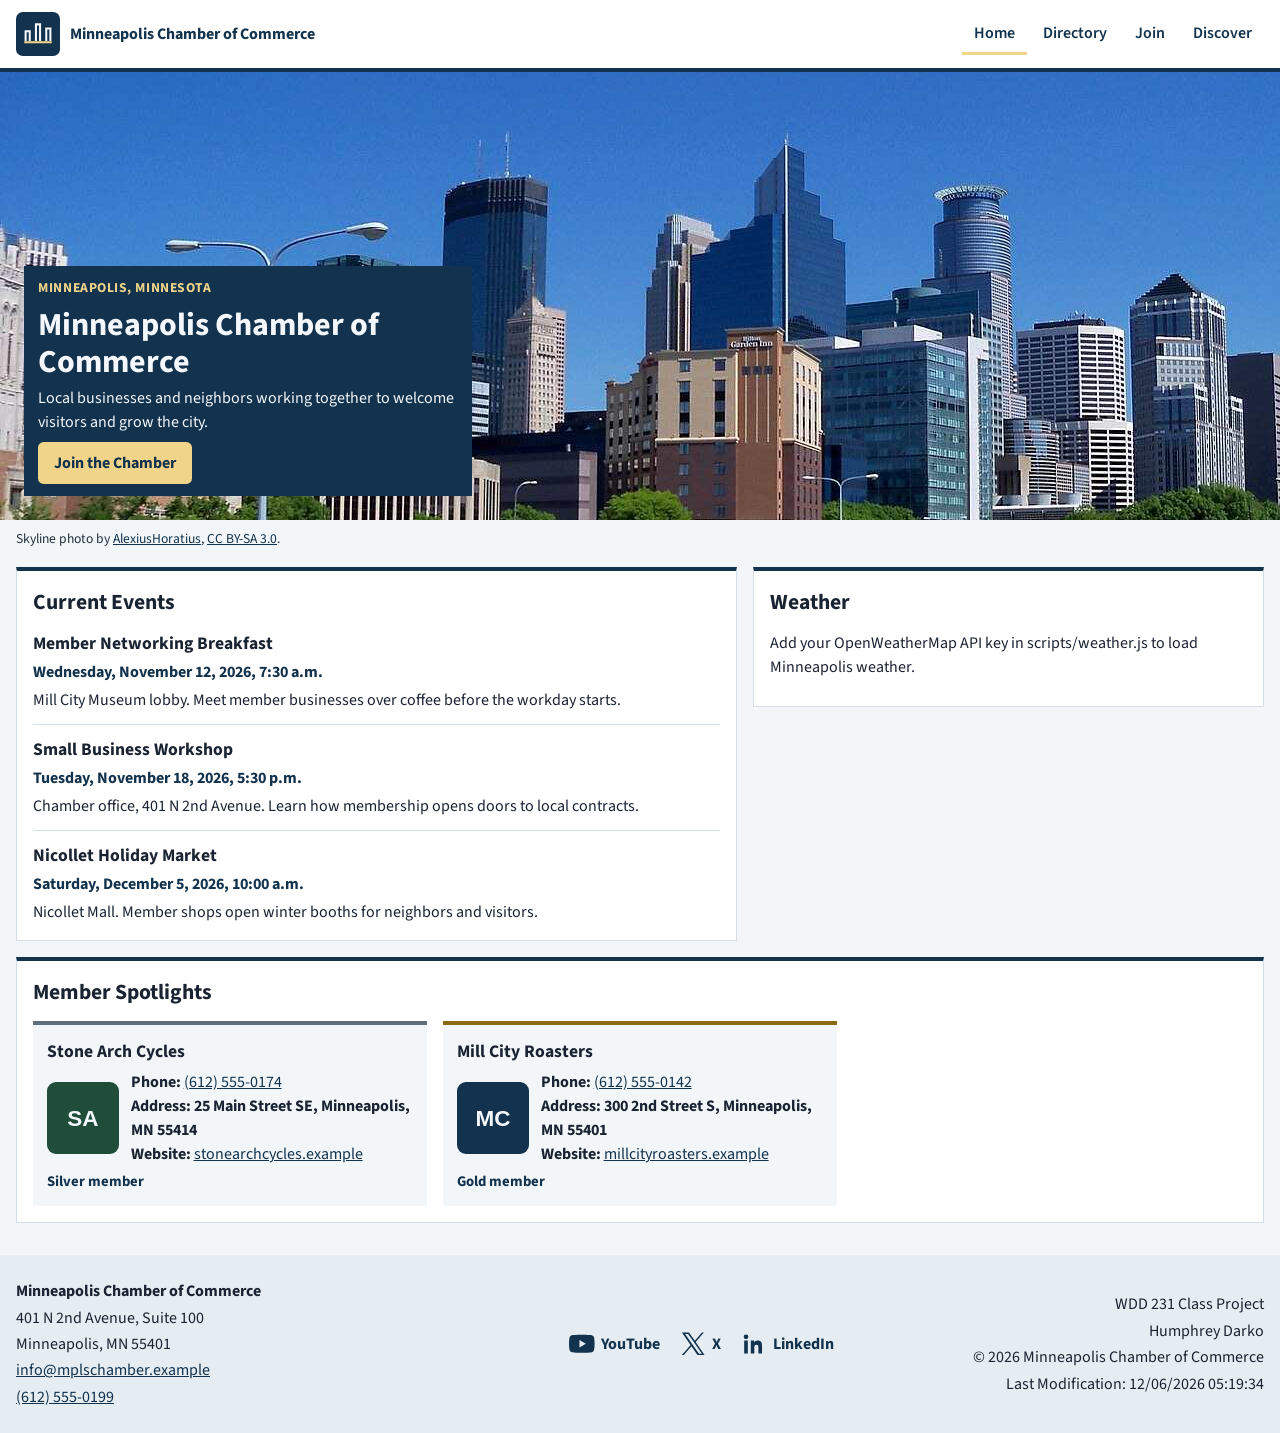
==== chamber/index.html @ 0c5adbae "Add the Minneapolis chamber home page so visitors can see events, weather, and member spotlights." ====
<!DOCTYPE html>
<html lang="en">
<head>
    <meta charset="utf-8">
    <meta name="viewport" content="width=device-width, initial-scale=1">
    <title>Home | Minneapolis Chamber of Commerce</title>
    <meta name="description" content="Welcome to the Minneapolis Chamber of Commerce, with local events, weather, and member spotlights.">
    <meta name="author" content="Humphrey Darko">
    <meta property="og:title" content="Welcome to the Minneapolis Chamber of Commerce">
    <meta property="og:description" content="Welcome to the Minneapolis Chamber of Commerce, with local events, weather, and member spotlights.">
    <meta property="og:image" content="https://legesly.github.io/wdd231/chamber/images/minneapolis-skyline.jpg">
    <meta property="og:url" content="https://legesly.github.io/wdd231/chamber/index.html">
    <link rel="icon" href="images/favicon.svg" type="image/svg+xml">
    <link rel="preconnect" href="https://fonts.googleapis.com">
    <link rel="preconnect" href="https://fonts.gstatic.com" crossorigin>
    <link rel="stylesheet" href="styles/normalize.css">
    <link href="https://fonts.googleapis.com/css2?family=Source+Sans+3:wght@400;600;700&amp;display=swap" rel="stylesheet">
    <link rel="stylesheet" href="styles/small.css">
    <link rel="stylesheet" href="styles/larger.css">
    <script src="scripts/navigation.js" defer></script>
    <script src="scripts/date.js" defer></script>
    <script src="scripts/weather.js" defer></script>
    <script src="scripts/spotlights.js" defer></script>
</head>
<body>
    <header>
        <a class="brand" href="index.html">
            <img src="images/logo.svg" alt="" width="48" height="48">
            <span>Minneapolis Chamber of Commerce</span>
        </a>
        <button id="menu-button" class="menu-button" type="button" aria-expanded="false" aria-controls="primary-nav" aria-label="Open menu">
            <span class="menu-icon" aria-hidden="true"></span>
        </button>
        <nav id="primary-nav" aria-label="Primary">
            <ul>
                <li><a href="index.html" aria-current="page">Home</a></li>
                <li><a href="directory.html">Directory</a></li>
                <li><a href="join.html">Join</a></li>
                <li><a href="discover.html">Discover</a></li>
            </ul>
        </nav>
    </header>
    <main class="home">
        <section class="hero">
            <img src="images/minneapolis-skyline.jpg" alt="Downtown Minneapolis skyline on a clear day, seen from the freeway" width="1280" height="753" fetchpriority="high">
            <div class="hero-panel">
                <p class="eyebrow">Minneapolis, Minnesota</p>
                <h1>Minneapolis Chamber of Commerce</h1>
                <p>Local businesses and neighbors working together to welcome visitors and grow the city.</p>
                <a class="join-link" href="join.html">Join the Chamber</a>
            </div>
        </section>
        <p class="photo-credit">Skyline photo by <a href="https://commons.wikimedia.org/wiki/File:Minneapolis_skyline_51.JPG" target="_blank" rel="noopener">AlexiusHoratius</a>, <a href="https://creativecommons.org/licenses/by-sa/3.0/" target="_blank" rel="noopener">CC BY-SA 3.0</a>.</p>
        <div class="home-columns">
            <section class="info-panel" aria-labelledby="events-heading">
                <h2 id="events-heading">Current Events</h2>
                <article class="event">
                    <h3>Member Networking Breakfast</h3>
                    <time datetime="2026-11-12T07:30">Wednesday, November 12, 2026, 7:30 a.m.</time>
                    <p>Mill City Museum lobby. Meet member businesses over coffee before the workday starts.</p>
                </article>
                <article class="event">
                    <h3>Small Business Workshop</h3>
                    <time datetime="2026-11-18T17:30">Tuesday, November 18, 2026, 5:30 p.m.</time>
                    <p>Chamber office, 401 N 2nd Avenue. Learn how membership opens doors to local contracts.</p>
                </article>
                <article class="event">
                    <h3>Nicollet Holiday Market</h3>
                    <time datetime="2026-12-05T10:00">Saturday, December 5, 2026, 10:00 a.m.</time>
                    <p>Nicollet Mall. Member shops open winter booths for neighbors and visitors.</p>
                </article>
            </section>
            <section class="info-panel" id="weather" aria-labelledby="weather-heading">
                <h2 id="weather-heading">Weather</h2>
                <div id="current-weather" aria-live="polite">
                    <p>Loading Minneapolis weather.</p>
                </div>
                <h3 id="forecast-heading">Three-day forecast</h3>
                <div id="forecast" class="forecast"></div>
            </section>
        </div>
        <section class="info-panel" aria-labelledby="spotlight-heading">
            <h2 id="spotlight-heading">Member Spotlights</h2>
            <div id="spotlights" class="spotlights"></div>
        </section>
    </main>
    <footer>
        <address>
            <strong>Minneapolis Chamber of Commerce</strong>
            <span>401 N 2nd Avenue, Suite 100</span>
            <span>Minneapolis, MN 55401</span>
            <a href="mailto:info@mplschamber.example">info@mplschamber.example</a>
            <a href="tel:6125550199">(612) 555-0199</a>
        </address>
        <ul class="social">
            <li>
                <a href="https://www.youtube.com/" target="_blank" rel="noopener noreferrer">
                    <svg viewBox="0 0 24 24" aria-hidden="true">
                        <path d="M23.5 6.2a3 3 0 0 0-2.1-2.1C19.5 3.6 12 3.6 12 3.6s-7.5 0-9.4.5A3 3 0 0 0 .5 6.2 31.5 31.5 0 0 0 0 12a31.5 31.5 0 0 0 .5 5.8 3 3 0 0 0 2.1 2.1c1.9.5 9.4.5 9.4.5s7.5 0 9.4-.5a3 3 0 0 0 2.1-2.1A31.5 31.5 0 0 0 24 12a31.5 31.5 0 0 0-.5-5.8zM9.8 15.5v-7L15.8 12l-6 3.5z"/>
                    </svg>
                    <span>YouTube</span>
                </a>
            </li>
            <li>
                <a href="https://x.com/" target="_blank" rel="noopener noreferrer">
                    <svg viewBox="0 0 24 24" aria-hidden="true">
                        <path d="M14.7 10.4 22.4 1.5h-1.8l-6.7 7.7L8.4 1.5H1.8l8.1 11.6L1.8 22.5h1.8l7.1-8.2 5.7 8.2h6.6l-8.3-12.1zm-2.5 2.9-.8-1.2-6.6-9.3h2.8l5.3 7.6.8 1.2 6.9 9.8h-2.8l-5.6-8.1z"/>
                    </svg>
                    <span>X</span>
                </a>
            </li>
            <li>
                <a href="https://www.linkedin.com/in/humphrey-kwabena-darko-a450b9199/" target="_blank" rel="noopener noreferrer">
                    <svg viewBox="0 0 24 24" aria-hidden="true">
                        <path d="M4.7 3.3A2.2 2.2 0 1 0 4.7 7.7 2.2 2.2 0 0 0 4.7 3.3zM3 9h3.4v12H3zM9.2 9h3.2v1.6h.1c.4-.8 1.5-1.7 3.2-1.7 3.4 0 4 2.2 4 5.1V21H16.3v-5.3c0-1.3 0-2.9-1.8-2.9s-2 1.4-2 2.8V21H9.2z"/>
                    </svg>
                    <span>LinkedIn</span>
                </a>
            </li>
        </ul>
        <div class="project-info">
            <p>WDD 231 Class Project</p>
            <p>Humphrey Darko</p>
            <p>&copy; <span id="currentyear"></span> Minneapolis Chamber of Commerce</p>
            <p id="lastModified"></p>
        </div>
    </footer>
</body>
</html>
---- chamber/styles/small.css ----
body {
    font-family: "Source Sans 3", "Segoe UI", sans-serif;
    color: #1a2332;
    background: #f3f6f8;
    line-height: 1.5;
}

a {
    color: #12324d;
}

img {
    height: auto;
}

header,
nav,
main,
footer {
    padding-inline: 1rem;
}

header {
    display: flex;
    flex-wrap: wrap;
    align-items: center;
    justify-content: space-between;
    gap: 0.75rem;
    background: #ffffff;
    border-bottom: 4px solid #12324d;
    padding-block: 0.75rem;
}

.brand {
    display: flex;
    align-items: center;
    gap: 0.65rem;
    flex: 1 1 auto;
    max-width: calc(100% - 3.6rem);
    min-width: 0;
    color: #12324d;
    text-decoration: none;
    font-weight: 700;
}

.brand img {
    width: 2.75rem;
    height: 2.75rem;
    flex: 0 0 auto;
}

.brand span {
    min-width: 0;
    line-height: 1.15;
}

.menu-button {
    display: grid;
    place-items: center;
    width: 2.75rem;
    height: 2.75rem;
    flex: 0 0 auto;
    border: 2px solid #12324d;
    border-radius: 0.4rem;
    background: #ffffff;
    color: #12324d;
    cursor: pointer;
}

.menu-icon,
.menu-icon::before,
.menu-icon::after {
    display: block;
    width: 1.25rem;
    height: 2px;
    background: currentColor;
    position: relative;
}

.menu-icon::before,
.menu-icon::after {
    content: "";
    position: absolute;
    left: 0;
}

.menu-icon::before {
    top: -6px;
}

.menu-icon::after {
    top: 6px;
}

.menu-button[aria-expanded="true"] .menu-icon {
    background: transparent;
}

.menu-button[aria-expanded="true"] .menu-icon::before {
    top: 0;
    transform: rotate(45deg);
}

.menu-button[aria-expanded="true"] .menu-icon::after {
    top: 0;
    transform: rotate(-45deg);
}

nav {
    display: none;
    flex: 1 0 100%;
    margin-inline: -1rem;
    padding-inline: 1rem;
    background: #12324d;
    padding-block: 0.25rem;
}

nav.open {
    display: block;
}

nav a {
    display: block;
    padding: 0.75rem 0.25rem;
    color: #f4f7fb;
    text-decoration: none;
    font-weight: 600;
    border-bottom: 3px solid transparent;
}

nav a:hover,
nav a:focus-visible {
    background: #0c2438;
}

nav a[aria-current="page"] {
    border-bottom-color: #f0d48a;
}

main {
    padding-block: 1.25rem 2rem;
}

h1 {
    font-size: 2rem;
    margin-bottom: 1rem;
}

.view-toggle {
    display: flex;
    justify-content: center;
    gap: 0.75rem;
    margin-bottom: 1.25rem;
}

.view-toggle button {
    min-width: 5.5rem;
    min-height: 2.75rem;
    border: 2px solid #12324d;
    border-radius: 0.35rem;
    background: #ffffff;
    color: #12324d;
    font-weight: 700;
    cursor: pointer;
}

.view-toggle button.active {
    background: #12324d;
    color: #ffffff;
}

.directory {
    display: grid;
    gap: 1rem;
}

.member-card {
    display: grid;
    grid-template-columns: 4.75rem minmax(0, 1fr);
    gap: 0.35rem 0.75rem;
    align-items: center;
    padding: 0.9rem;
    background: #ffffff;
    border: 1px solid #d5dee6;
    border-top: 4px solid #12324d;
}

.member-card.gold {
    border-top-color: #8a6a12;
}

.member-card.silver {
    border-top-color: #5e6e7a;
}

.member-heading {
    grid-column: 1 / -1;
    text-align: center;
}

.member-card h2 {
    font-size: 1.15rem;
}

.tagline,
.level {
    color: #243140;
}

.tagline {
    margin-top: 0.15rem;
}

.level {
    margin-top: 0.2rem;
    font-size: 0.92rem;
    font-weight: 700;
}

.member-card img {
    width: 4.75rem;
    height: 4.75rem;
    object-fit: cover;
    border-radius: 0.35rem;
}

.member-info p {
    margin: 0.15rem 0;
    overflow-wrap: break-word;
}

.member-info span {
    font-weight: 700;
}

.directory.list .member-card {
    grid-template-columns: minmax(0, 1fr);
    border-top-width: 1px;
    border-top-color: #d5dee6;
}

.directory.list .member-card:nth-child(odd) {
    background: #e7eef3;
}

.directory.list .member-heading {
    text-align: left;
}

.directory.list .member-info {
    display: contents;
}

.directory.list img,
.directory.list .tagline,
.directory.list .address-line {
    display: none;
}

footer {
    display: grid;
    gap: 1.25rem;
    background: #e6edf2;
    padding-block: 1.5rem;
}

address {
    display: grid;
    gap: 0.15rem;
}

address a {
    width: fit-content;
}

.social {
    display: flex;
    flex-wrap: wrap;
    gap: 0.75rem 1.25rem;
}

.social a {
    display: flex;
    align-items: center;
    gap: 0.4rem;
    font-weight: 700;
    text-decoration: none;
}

.social a:hover,
.social a:focus-visible,
address a:hover,
address a:focus-visible,
.member-info a:hover,
.member-info a:focus-visible {
    text-decoration: underline;
}

.social svg {
    width: 1.6rem;
    height: 1.6rem;
    fill: currentColor;
}

.project-info {
    display: grid;
    gap: 0.15rem;
}

:focus-visible {
    outline: 3px solid #12324d;
    outline-offset: 2px;
}

.home {
    padding-top: 0;
}

.hero {
    position: relative;
    margin-inline: -1rem;
    margin-bottom: 1.25rem;
}

.hero img {
    width: 100%;
    height: auto;
    min-height: 24rem;
    object-fit: cover;
    object-position: center 32%;
}

.hero-panel {
    position: absolute;
    left: 0.75rem;
    right: 0.75rem;
    bottom: 0.75rem;
    padding: 0.75rem 0.9rem;
    background: #12324d;
    color: #f4f7fb;
}

.hero-panel h1 {
    margin-bottom: 0.3rem;
    color: #f4f7fb;
    font-size: 1.45rem;
    line-height: 1.15;
}

.hero-panel p {
    margin-bottom: 0.55rem;
}

.eyebrow {
    color: #f0d48a;
    font-size: 0.85rem;
    font-weight: 700;
    letter-spacing: 0.04em;
    text-transform: uppercase;
}

.join-link {
    display: inline-block;
    padding: 0.55rem 1rem;
    background: #f0d48a;
    color: #12324d;
    font-weight: 700;
    text-decoration: none;
    border-radius: 0.35rem;
}

.join-link:hover,
.join-link:focus-visible {
    background: #ffe7a8;
}

.photo-credit {
    margin: -0.7rem 0 1.1rem;
    color: #243140;
    font-size: 0.85rem;
}

.current-weather p:only-child {
    grid-column: 1 / -1;
}

.home-columns,
.spotlights {
    display: grid;
    gap: 1rem;
}

.home-columns {
    margin-bottom: 1rem;
}

.info-panel {
    padding: 1rem;
    background: #ffffff;
    border: 1px solid #d5dee6;
    border-top: 4px solid #12324d;
}

.info-panel h2 {
    margin-bottom: 0.75rem;
    font-size: 1.35rem;
}

.info-panel h3,
.forecast h4 {
    margin: 0;
}

.event + .event {
    margin-top: 0.75rem;
    padding-top: 0.75rem;
    border-top: 1px solid #d5dee6;
}

.event h3 {
    font-size: 1.1rem;
}

.event time {
    display: block;
    margin: 0.15rem 0 0.25rem;
    color: #12324d;
    font-weight: 700;
}

.event p,
.spotlight p {
    overflow-wrap: anywhere;
}

#forecast-heading {
    margin-top: 1rem;
    font-size: 1.05rem;
}

.current-weather {
    display: grid;
    grid-template-columns: auto minmax(0, 1fr);
    gap: 0.25rem 0.75rem;
    align-items: center;
}

.current-weather img,
.forecast img {
    width: 4rem;
    height: 4rem;
}

.temperature {
    color: #12324d;
    font-size: 1.8rem;
    font-weight: 700;
    line-height: 1;
}

.forecast {
    display: grid;
    gap: 0.65rem;
    margin-top: 0.65rem;
}

.forecast article {
    display: grid;
    grid-template-columns: auto minmax(0, 1fr);
    gap: 0.15rem 0.65rem;
    align-items: center;
    padding-top: 0.55rem;
    border-top: 1px solid #d5dee6;
}

.forecast h4 {
    font-size: 1rem;
}

.forecast p {
    margin: 0;
}

.spotlight {
    display: grid;
    grid-template-columns: 4.5rem minmax(0, 1fr);
    gap: 0.3rem 0.75rem;
    align-items: center;
    padding: 0.85rem;
    background: #f3f6f8;
    border-top: 4px solid #12324d;
}

.spotlight.gold {
    border-top-color: #8a6a12;
}

.spotlight.silver {
    border-top-color: #5e6e7a;
}

.spotlight h3 {
    grid-column: 1 / -1;
    font-size: 1.1rem;
}

.spotlight img {
    width: 4.5rem;
    height: 4.5rem;
}

.spotlight p {
    margin: 0;
}

.spotlight .level {
    grid-column: 1 / -1;
    color: #12324d;
    font-weight: 700;
}

.spotlight span,
.current-summary span {
    font-weight: 700;
}
---- chamber/styles/larger.css ----
@media (min-width: 40rem) {
    .menu-button {
        display: none;
    }

    nav {
        display: block;
        flex: 1 1 auto;
        margin: 0;
        padding: 0;
        background: transparent;
    }

    nav ul {
        display: flex;
        justify-content: flex-end;
        gap: 0.25rem;
    }

    nav a {
        padding: 0.45rem 0.75rem;
        color: #12324d;
    }

    nav a:hover,
    nav a:focus-visible {
        background: #e7eef3;
    }

    header {
        flex-wrap: nowrap;
        align-items: center;
    }

    .brand {
        flex: 0 1 auto;
        max-width: 22rem;
    }

    .directory.grid {
        grid-template-columns: repeat(2, minmax(0, 1fr));
    }

    .directory.list .member-card {
        grid-template-columns: minmax(9rem, 1.2fr) minmax(0, 1.5fr) minmax(8rem, 0.9fr) minmax(0, 1.2fr);
        align-items: center;
    }

    .directory.list .member-heading {
        grid-column: auto;
    }

    .directory.list .level {
        margin-top: 0;
    }

    footer {
        grid-template-columns: 1.3fr auto 1fr;
        align-items: center;
    }

    .social {
        justify-content: center;
    }

    .project-info {
        text-align: right;
    }
}

@media (min-width: 40rem) {
    .hero-panel {
        left: 1.5rem;
        right: auto;
        bottom: 1.5rem;
        max-width: 28rem;
    }

    .hero-panel h1 {
        font-size: 2rem;
    }

    .home-columns {
        grid-template-columns: minmax(0, 1.2fr) minmax(0, 0.85fr);
        align-items: start;
    }

    .spotlights {
        grid-template-columns: repeat(2, minmax(0, 1fr));
    }
}

@media (min-width: 64rem) {
    .directory.grid {
        grid-template-columns: repeat(3, minmax(0, 1fr));
    }

    .hero img {
        width: 100%;
        height: 28rem;
        object-fit: cover;
        object-position: center 40%;
    }

    .forecast {
        grid-template-columns: repeat(3, minmax(0, 1fr));
    }

    .forecast article {
        grid-template-columns: minmax(0, 1fr);
        align-items: start;
        padding: 0.65rem;
        border-top: 0;
        background: #f3f6f8;
    }

    .spotlights {
        grid-template-columns: repeat(3, minmax(0, 1fr));
    }
}
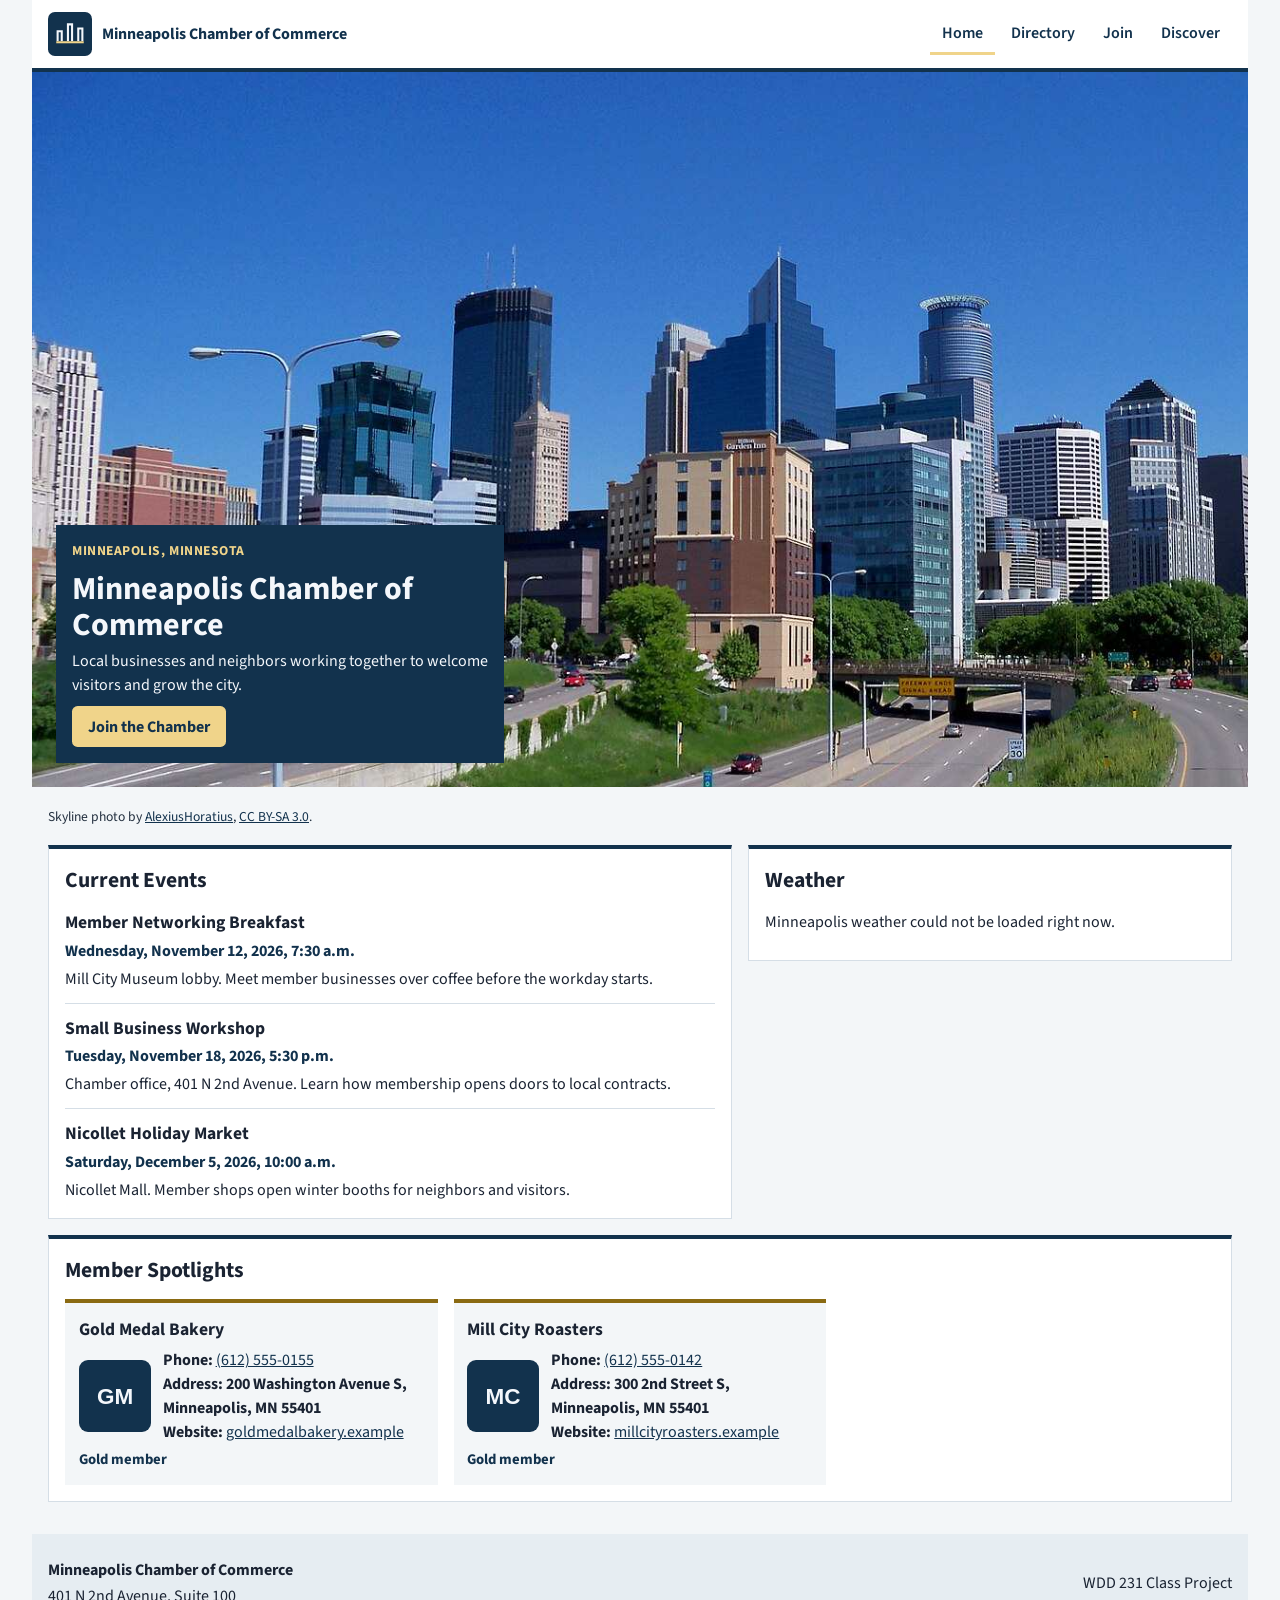
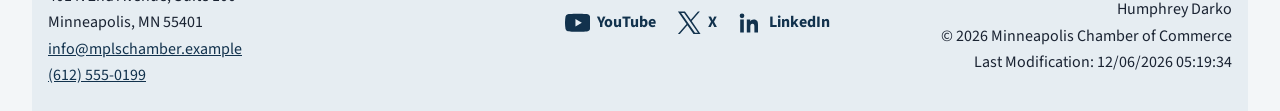
==== commit c0a35b51: "Add the remaining chamber members and show every submitted join field. The published directory needs" ====
--- a/chamber/index.html
+++ b/chamber/index.html
@@ -25,7 +25,7 @@
 <body>
     <header>
         <a class="brand" href="index.html">
-            <img src="images/logo.svg" alt="" width="48" height="48">
+            <img src="images/logo.svg" alt="Chamber logo" width="48" height="48">
             <span>Minneapolis Chamber of Commerce</span>
         </a>
         <button id="menu-button" class="menu-button" type="button" aria-expanded="false" aria-controls="primary-nav" aria-label="Open menu">
@@ -75,7 +75,7 @@
                 <div id="current-weather" aria-live="polite">
                     <p>Loading Minneapolis weather.</p>
                 </div>
-                <h3 id="forecast-heading">Three-day forecast</h3>
+                <h3 id="forecast-heading" hidden>Three-day forecast</h3>
                 <div id="forecast" class="forecast"></div>
             </section>
         </div>
--- a/chamber/styles/small.css
+++ b/chamber/styles/small.css
@@ -1,4 +1,10 @@
+html {
+    background: #f3f6f8;
+}
+
 body {
+    max-width: 76rem;
+    margin-inline: auto;
     font-family: "Source Sans 3", "Segoe UI", sans-serif;
     color: #1a2332;
     background: #f3f6f8;
@@ -325,17 +331,10 @@
 .hero img {
     width: 100%;
     height: auto;
-    min-height: 24rem;
-    object-fit: cover;
-    object-position: center 32%;
 }
 
 .hero-panel {
-    position: absolute;
-    left: 0.75rem;
-    right: 0.75rem;
-    bottom: 0.75rem;
-    padding: 0.75rem 0.9rem;
+    padding: 1rem;
     background: #12324d;
     color: #f4f7fb;
 }
@@ -375,7 +374,7 @@
 }
 
 .photo-credit {
-    margin: -0.7rem 0 1.1rem;
+    margin: 0.45rem 0 1.1rem;
     color: #243140;
     font-size: 0.85rem;
 }
@@ -523,3 +522,285 @@
 .current-summary span {
     font-weight: 700;
 }
+
+.join-intro {
+    max-width: 40rem;
+    margin-bottom: 1rem;
+}
+
+.join-layout,
+.level-cards {
+    display: grid;
+    gap: 1rem;
+}
+
+.application,
+.level-card,
+.application-summary,
+dialog {
+    background: #ffffff;
+    color: #1a2332;
+    border: 1px solid #d5dee6;
+    border-top: 4px solid #12324d;
+}
+
+.application,
+.application-summary {
+    padding: 1rem;
+}
+
+.application label {
+    display: grid;
+    gap: 0.3rem;
+    margin-bottom: 0.85rem;
+    font-weight: 700;
+}
+
+.application input,
+.application select,
+.application textarea {
+    width: 100%;
+    padding: 0.55rem 0.65rem;
+    border: 1px solid #5e6e7a;
+    border-radius: 0.3rem;
+    background: #ffffff;
+    color: #1a2332;
+    font-weight: 400;
+}
+
+.application input::placeholder {
+    color: #3d4d5c;
+}
+
+.application button {
+    min-height: 2.75rem;
+    padding: 0.55rem 1rem;
+    border: 0;
+    border-radius: 0.35rem;
+    background: #12324d;
+    color: #ffffff;
+    font-weight: 700;
+    cursor: pointer;
+}
+
+.level-cards h2,
+.level-card h3,
+dialog h2 {
+    margin: 0;
+}
+
+.level-cards h2 {
+    font-size: 1.35rem;
+}
+
+.level-card {
+    padding: 0.9rem;
+    animation: card-arrive 0.7s ease both;
+}
+
+.level-card:nth-child(2) {
+    animation-delay: 0.12s;
+}
+
+.level-card:nth-child(3) {
+    animation-delay: 0.24s;
+}
+
+.level-card:nth-child(4) {
+    animation-delay: 0.36s;
+}
+
+.level-card:nth-child(5) {
+    animation-delay: 0.48s;
+}
+
+.level-card h3 {
+    font-size: 1.1rem;
+}
+
+.level-card.np {
+    border-top-color: #12324d;
+}
+
+.level-card.bronze {
+    border-top-color: #8a5a2b;
+}
+
+.level-card.silver {
+    border-top-color: #5e6e7a;
+}
+
+.level-card.gold {
+    border-top-color: #8a6a12;
+}
+
+.benefits-link {
+    display: inline-block;
+    margin-top: 0.45rem;
+    font-weight: 700;
+}
+
+dialog {
+    width: min(32rem, calc(100% - 2rem));
+    padding: 1.25rem;
+}
+
+dialog::backdrop {
+    background: rgb(18 50 77 / 55%);
+}
+
+dialog ul {
+    margin: 0.75rem 0 1rem;
+    padding-left: 1.2rem;
+}
+
+.close-dialog {
+    min-height: 2.75rem;
+    padding: 0.45rem 0.9rem;
+    border: 2px solid #12324d;
+    border-radius: 0.35rem;
+    background: #ffffff;
+    color: #12324d;
+    font-weight: 700;
+    cursor: pointer;
+}
+
+.application-summary {
+    display: grid;
+    grid-template-columns: minmax(8.5rem, 11rem) minmax(0, 1fr);
+    gap: 0.35rem 0.75rem;
+    margin-bottom: 1rem;
+}
+
+.application-summary dt {
+    font-weight: 700;
+}
+
+.application-summary dd {
+    margin: 0;
+    overflow-wrap: anywhere;
+}
+
+@keyframes card-arrive {
+    from {
+        opacity: 0;
+        transform: translateY(1rem);
+    }
+
+    to {
+        opacity: 1;
+        transform: translateY(0);
+    }
+}
+
+@media (prefers-reduced-motion: reduce) {
+    .level-card {
+        animation: none;
+    }
+}
+
+.discover-intro {
+    max-width: 42rem;
+    margin-top: 0;
+}
+
+.visit-message {
+    margin: 0 0 1rem;
+    padding: 0.75rem 1rem;
+    background: #12324d;
+    color: #ffffff;
+    font-weight: 700;
+}
+
+.discover-grid {
+    display: grid;
+    gap: 1rem;
+    grid-template-areas:
+        "stone"
+        "falls"
+        "garden"
+        "mill"
+        "guthrie"
+        "target"
+        "harriet"
+        "weisman";
+}
+
+.area-stone { grid-area: stone; }
+.area-falls { grid-area: falls; }
+.area-garden { grid-area: garden; }
+.area-mill { grid-area: mill; }
+.area-guthrie { grid-area: guthrie; }
+.area-target { grid-area: target; }
+.area-harriet { grid-area: harriet; }
+.area-weisman { grid-area: weisman; }
+
+.discover-card {
+    display: flex;
+    flex-direction: column;
+    gap: 0.55rem;
+    min-width: 0;
+    padding: 0.85rem;
+    background: #ffffff;
+    color: #1a2332;
+    border: 1px solid #d5dee6;
+    border-top: 4px solid #12324d;
+}
+
+.discover-card h2 {
+    margin: 0;
+    color: #12324d;
+    font-size: 1.3rem;
+    line-height: 1.25;
+}
+
+.discover-card figure {
+    margin: 0;
+}
+
+.discover-card img {
+    width: 100%;
+    height: auto;
+    aspect-ratio: 3 / 2;
+    object-fit: cover;
+}
+
+.discover-card address {
+    font-style: normal;
+    font-weight: 700;
+    overflow-wrap: anywhere;
+}
+
+.discover-card p {
+    margin: 0;
+    flex: 1 1 auto;
+}
+
+.discover-card button {
+    align-self: flex-start;
+    min-height: 2.75rem;
+    margin-top: 0.25rem;
+    padding: 0.45rem 0.9rem;
+    border: 0;
+    border-radius: 0.35rem;
+    background: #12324d;
+    color: #ffffff;
+    font-weight: 700;
+    cursor: pointer;
+}
+
+.discover-card button:focus-visible {
+    outline: 3px solid #f0d48a;
+    outline-offset: 2px;
+}
+
+.photo-credits {
+    margin: 1.25rem 0 0;
+    padding-left: 1.15rem;
+    color: #1a2332;
+    font-size: 0.9rem;
+}
+
+.photo-credits a {
+    font-weight: 700;
+}
--- a/chamber/styles/larger.css
+++ b/chamber/styles/larger.css
@@ -70,6 +70,7 @@
 
 @media (min-width: 40rem) {
     .hero-panel {
+        position: absolute;
         left: 1.5rem;
         right: auto;
         bottom: 1.5rem;
@@ -95,13 +96,6 @@
         grid-template-columns: repeat(3, minmax(0, 1fr));
     }
 
-    .hero img {
-        width: 100%;
-        height: 28rem;
-        object-fit: cover;
-        object-position: center 40%;
-    }
-
     .forecast {
         grid-template-columns: repeat(3, minmax(0, 1fr));
     }
@@ -118,3 +112,10 @@
         grid-template-columns: repeat(3, minmax(0, 1fr));
     }
 }
+
+@media (min-width: 40rem) {
+    .join-layout {
+        grid-template-columns: minmax(0, 1.4fr) minmax(16rem, 0.8fr);
+        align-items: start;
+    }
+}
